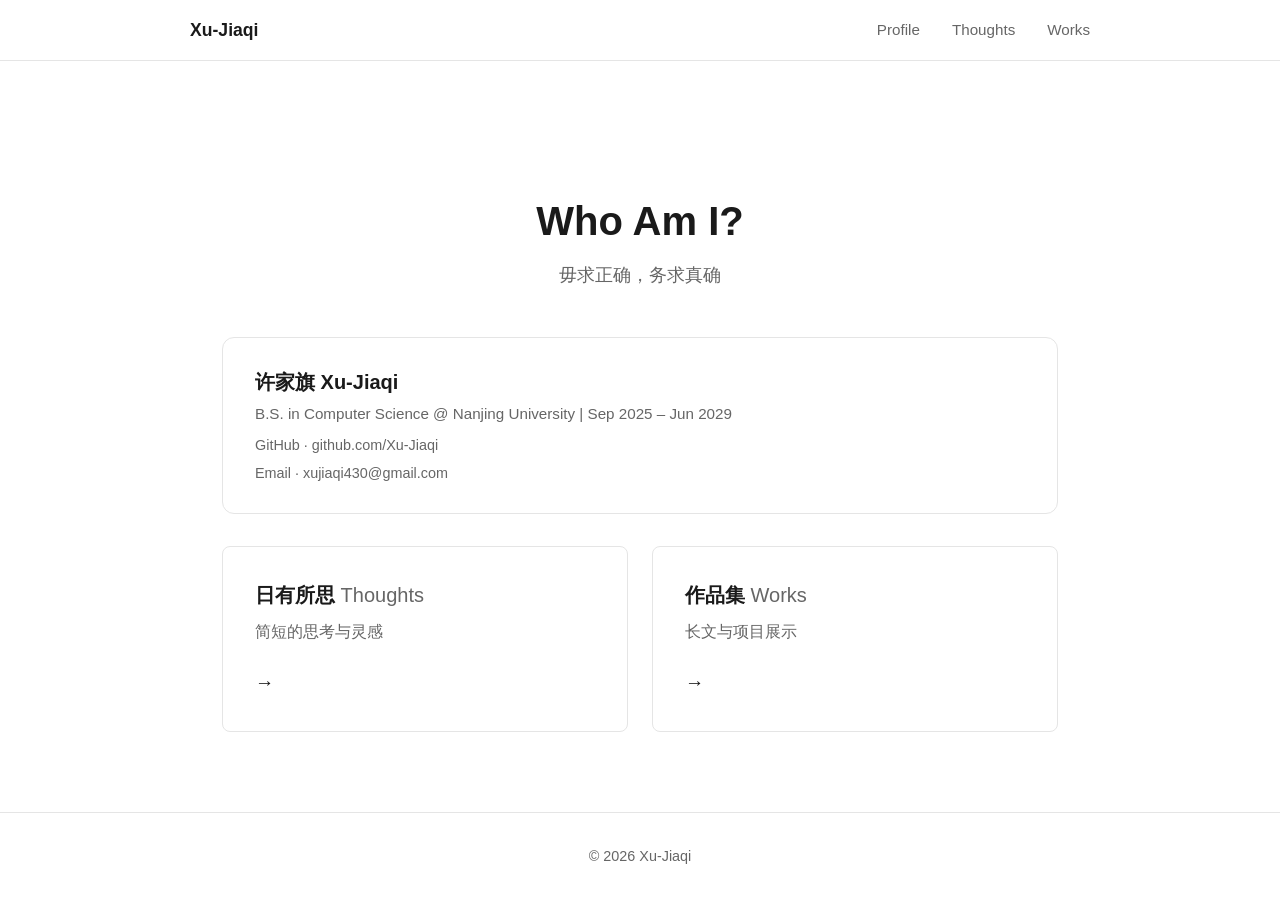
==== index.html @ 2fa6222e "chore(site): update OG to English title/description; keep Chinese slogan" ====
<!DOCTYPE html>
<html lang="zh-CN">
<head>
  <meta charset="UTF-8">
  <meta name="viewport" content="width=device-width, initial-scale=1.0">
  <title>Xu-Jiaqi</title>
  <meta name="description" content="许家旗的个人主页 — 作品、随笔与项目展示。">
  <meta name="robots" content="index,follow">
  <meta property="og:title" content="Xu-Jiaqi — 勿求正确，务求真确">
  <meta property="og:description" content="Personal homepage of Xu-Jiaqi — projects, essays, and portfolio.">
  <meta property="og:type" content="website">
  <meta property="og:url" content="https://xu-jiaqi.github.io/">
  <meta property="og:image" content="https://xu-jiaqi.github.io/og-image.png">
  <meta property="og:image:width" content="1200">
  <meta property="og:image:height" content="630">
  <meta name="twitter:card" content="summary_large_image">
  <link rel="canonical" href="https://xu-jiaqi.github.io/">
  <link rel="stylesheet" href="css/style.css">
</head>
<body>
  <header>
    <nav>
      <a href="index.html" class="logo">Xu-Jiaqi</a>
      <div class="nav-links">
        <a href="profile.html">Profile</a>
        <a href="thoughts.html">Thoughts</a>
        <a href="works.html">Works</a>
      </div>
    </nav>
  </header>

  <main>
    <section class="hero">
      <h1>Who Am I?</h1>
      <p class="subtitle">毋求正确，务求真确</p>
    </section>

    <section class="profile-card">
      <div class="profile-info">
        <h2>许家旗 Xu-Jiaqi</h2>
        <p class="profile-edu">B.S. in Computer Science @ Nanjing University | Sep 2025 &ndash; Jun 2029</p>
        <div class="profile-links">
          <a href="https://github.com/Xu-Jiaqi" target="_blank">GitHub · github.com/Xu-Jiaqi</a>
        </div>
        <div class="profile-links">
          <a href="mailto:xujiaqi430@gmail.com">Email · xujiaqi430@gmail.com</a>
        </div>
      </div>
    </section>

    <section class="cards">
      <a href="thoughts.html" class="card">
        <h2><strong>日有所思</strong> <span class="card-en">Thoughts</span></h2>
        <p>简短的思考与灵感</p>
        <span class="arrow">&rarr;</span>
      </a>
      <a href="works.html" class="card">
        <h2><strong>作品集</strong> <span class="card-en">Works</span></h2>
        <p>长文与项目展示</p>
        <span class="arrow">&rarr;</span>
      </a>
    </section>
  </main>

  <footer>
    <p>&copy; 2026 Xu-Jiaqi</p>
  </footer>

  <script src="js/store.js"></script>
  <script>
    GitHubStore.preload();
  </script>
</body>
</html>
---- css/style.css ----
/* ==================== Base ==================== */
* {
  margin: 0;
  padding: 0;
  box-sizing: border-box;
}

:root {
  --bg: #ffffff;
  --text: #1a1a1a;
  --text-light: #666666;
  --border: #e5e5e5;
}

body {
  font-family: -apple-system, BlinkMacSystemFont, "Segoe UI", Roboto, sans-serif;
  background: var(--bg);
  color: var(--text);
  line-height: 1.6;
  min-height: 100vh;
  display: flex;
  flex-direction: column;
}

/* ==================== Header ==================== */
header {
  border-bottom: 1px solid var(--border);
  padding: 0 2rem;
}

nav {
  max-width: 900px;
  margin: 0 auto;
  display: flex;
  justify-content: space-between;
  align-items: center;
  height: 60px;
}

.logo {
  font-weight: 600;
  font-size: 1.1rem;
  color: var(--text);
  text-decoration: none;
}

.nav-links {
  display: flex;
  gap: 2rem;
}

.nav-links a {
  color: var(--text-light);
  text-decoration: none;
  font-size: 0.95rem;
  transition: color 0.2s;
}

.nav-links a:hover,
.nav-links a.active {
  color: var(--text);
}

/* ==================== Main ==================== */
main {
  flex: 1;
  max-width: 900px;
  margin: 0 auto;
  padding: 3rem 2rem;
  width: 100%;
  min-width: 0;
}

/* ==================== Home Page ==================== */
.hero {
  text-align: center;
  padding: 5rem 0 3rem;
}

.hero h1 {
  font-size: 2.5rem;
  font-weight: 700;
}

.subtitle {
  color: var(--text-light);
  font-size: 1.1rem;
  margin-top: 0.5rem;
}

/* ==================== Page Header ==================== */
.page-header {
  margin-bottom: 2rem;
}

.page-header h1 {
  font-size: 2rem;
  font-weight: 300;
}

.page-header p {
  color: var(--text-light);
  margin-top: 0.25rem;
}

/* ==================== Profile Detail ==================== */
.profile-detail {
  padding: 2rem;
  border: 1px solid var(--border);
  border-radius: 12px;
  color: var(--text-light);
}

/* ==================== Section Title ==================== */
.section-title {
  font-size: 0.8rem;
  font-weight: 500;
  color: var(--text-light);
  text-transform: uppercase;
  letter-spacing: 0.05em;
  margin-bottom: 0.75rem;
}

.profile-card .section-title {
  margin-bottom: 0.5rem;
}

/* ==================== Profile Card ==================== */
.profile-card {
  display: flex;
  align-items: center;
  gap: 1.5rem;
  padding: 1.75rem 2rem;
  border: 1px solid var(--border);
  border-radius: 12px;
  margin-bottom: 2rem;
  transition: all 0.2s;
  cursor: pointer;
  text-decoration: none;
  color: inherit;
}

.profile-card:hover {
  border-color: #ccc;
  background: #fafafa;
}

.profile-avatar {
  font-size: 3rem;
  line-height: 1;
}

.profile-info {
  min-width: 0;
}

.profile-info h2 {
  font-size: 1.25rem;
  font-weight: 600;
  margin-bottom: 0.25rem;
  overflow-wrap: break-word;
}

.profile-edu {
  color: var(--text-light);
  font-size: 0.95rem;
  margin-bottom: 0.5rem;
  overflow-wrap: break-word;
}

.profile-links {
  display: flex;
  flex-wrap: wrap;
  min-width: 0;
}

.profile-links + .profile-links {
  margin-top: 0.25rem;
}

.profile-links a {
  color: var(--text-light);
  font-size: 0.9rem;
  text-decoration: none;
  transition: color 0.2s;
}

.profile-links a:hover {
  color: var(--text);
}

.cards {
  display: grid;
  grid-template-columns: repeat(2, 1fr);
  gap: 1.5rem;
  margin-top: 2rem;
}

.card {
  border: 1px solid var(--border);
  border-radius: 8px;
  padding: 2rem;
  text-decoration: none;
  color: var(--text);
  transition: all 0.2s;
}

.card:hover {
  background: #fafafa;
  border-color: #ccc;
}

.card h2 {
  font-size: 1.25rem;
  font-weight: 500;
}

.card-en {
  font-weight: 400;
  color: var(--text-light);
}

.card p {
  color: var(--text-light);
  margin-top: 0.5rem;
}

.card .arrow {
  display: inline-block;
  margin-top: 1.5rem;
  font-size: 1.2rem;
}

/* ==================== Page Header ==================== */
.page-header {
  margin-bottom: 2.5rem;
}

.page-header h1 {
  font-size: 2rem;
  font-weight: 300;
}

.page-header p {
  color: var(--text-light);
  margin-top: 0.25rem;
  overflow-wrap: break-word;
}

/* ==================== Carousel (Thoughts) ==================== */
.carousel-wrapper {
  position: relative;
}

.carousel-track {
  overflow: hidden;
  border-radius: 12px;
  border: 1px solid var(--border);
}

.carousel-slides {
  display: flex;
  transition: transform 0.4s ease;
}

.carousel-slide {
  flex: 0 0 100%;
  padding: 3rem 2.5rem;
  min-height: 260px;
  display: flex;
  flex-direction: column;
  justify-content: center;
}

.carousel-time {
  font-size: 0.85rem;
  color: var(--text-light);
  margin-bottom: 1rem;
}

.carousel-content {
  font-size: 1.3rem;
  line-height: 1.8;
}

.carousel-controls {
  display: flex;
  align-items: center;
  justify-content: center;
  gap: 1.5rem;
  margin-top: 1.5rem;
}

.carousel-arrow {
  width: 36px;
  height: 36px;
  border: 1px solid var(--border);
  border-radius: 50%;
  background: var(--bg);
  color: var(--text);
  font-size: 1.25rem;
  cursor: pointer;
  display: flex;
  align-items: center;
  justify-content: center;
  transition: all 0.2s;
}

.carousel-arrow:hover {
  background: #f5f5f5;
  border-color: #999;
}

.carousel-dots {
  display: flex;
  gap: 0.5rem;
}

.carousel-dot {
  width: 8px;
  height: 8px;
  border-radius: 50%;
  background: var(--border);
  cursor: pointer;
  transition: background 0.2s;
}

.carousel-dot.active {
  background: var(--text);
}

/* ==================== Works Layout ==================== */
.works-layout {
  display: flex;
  gap: 2.5rem;
  min-height: 400px;
}

.works-sidebar {
  flex: 0 0 200px;
  border-right: 1px solid var(--border);
  padding-right: 1.5rem;
}

.works-nav-group {
  margin-bottom: 1.5rem;
}

.works-sidebar h3 {
  font-size: 0.8rem;
  font-weight: 500;
  color: var(--text-light);
  text-transform: uppercase;
  letter-spacing: 0.05em;
  margin-bottom: 1rem;
}

.article-list {
  list-style: none;
}

.article-list li {
  padding: 0.6rem 0.75rem;
  border-radius: 6px;
  cursor: pointer;
  font-size: 0.95rem;
  color: var(--text-light);
  transition: all 0.15s;
  margin-bottom: 2px;
}

.article-list li:hover {
  background: #f5f5f5;
  color: var(--text);
}

.article-list li.active {
  background: #f0f0f0;
  color: var(--text);
  font-weight: 500;
}

.works-content {
  flex: 1;
  min-width: 0;
}

.content-placeholder {
  display: flex;
  align-items: center;
  justify-content: center;
  height: 300px;
  color: var(--text-light);
}

.article-display {
  display: none;
}

.article-display.active {
  display: block;
}

.article-title {
  font-size: 1.75rem;
  font-weight: 500;
  margin-bottom: 0.5rem;
}

.article-meta {
  font-size: 0.85rem;
  color: var(--text-light);
  margin-bottom: 2rem;
}

.article-body {
  font-size: 1rem;
  line-height: 1.9;
  white-space: pre-wrap;
}

/* ==================== Add Section ==================== */
.add-section {
  margin-top: 3rem;
  padding-top: 2rem;
  border-top: 1px solid var(--border);
}

.add-section h3 {
  font-size: 1rem;
  font-weight: 500;
  color: var(--text-light);
  margin-bottom: 1rem;
}

form {
  display: flex;
  flex-direction: column;
  gap: 0.75rem;
}

input[type="text"] {
  padding: 0.75rem 1rem;
  border: 1px solid var(--border);
  border-radius: 6px;
  font-size: 1rem;
  font-family: inherit;
  background: var(--bg);
  color: var(--text);
}

textarea {
  padding: 0.75rem 1rem;
  border: 1px solid var(--border);
  border-radius: 6px;
  font-size: 1rem;
  font-family: inherit;
  background: var(--bg);
  color: var(--text);
  resize: vertical;
}

input:focus,
textarea:focus {
  outline: none;
  border-color: var(--text);
}

button[type="submit"] {
  align-self: flex-start;
  padding: 0.6rem 1.5rem;
  background: var(--text);
  color: var(--bg);
  border: none;
  border-radius: 6px;
  font-size: 0.95rem;
  cursor: pointer;
  transition: opacity 0.2s;
}

button[type="submit"]:hover {
  opacity: 0.85;
}

button[type="submit"]:disabled {
  opacity: 0.5;
  cursor: not-allowed;
}

/* ==================== States ==================== */
.loading,
.empty-state {
  text-align: center;
  padding: 3rem;
  color: var(--text-light);
}

.empty-item {
  color: var(--text-light);
  font-size: 0.875rem;
  padding: 0.5rem 0.75rem;
}

.error-state {
  text-align: center;
  padding: 3rem;
  color: #c00;
}

/* ==================== Footer ==================== */
footer {
  border-top: 1px solid var(--border);
  padding: 2rem;
  text-align: center;
  color: var(--text-light);
  font-size: 0.9rem;
}

/* ==================== Responsive ==================== */
@media (max-width: 700px) {
  .cards {
    grid-template-columns: 1fr;
  }

  nav {
    flex-direction: column;
    height: auto;
    padding: 1rem 0;
    gap: 1rem;
  }

  main {
    padding: 2rem 1.5rem;
  }

  .works-layout {
    flex-direction: column;
  }

  .works-sidebar {
    flex: none;
    border-right: none;
    border-bottom: 1px solid var(--border);
    padding-right: 0;
    padding-bottom: 1.5rem;
  }
}
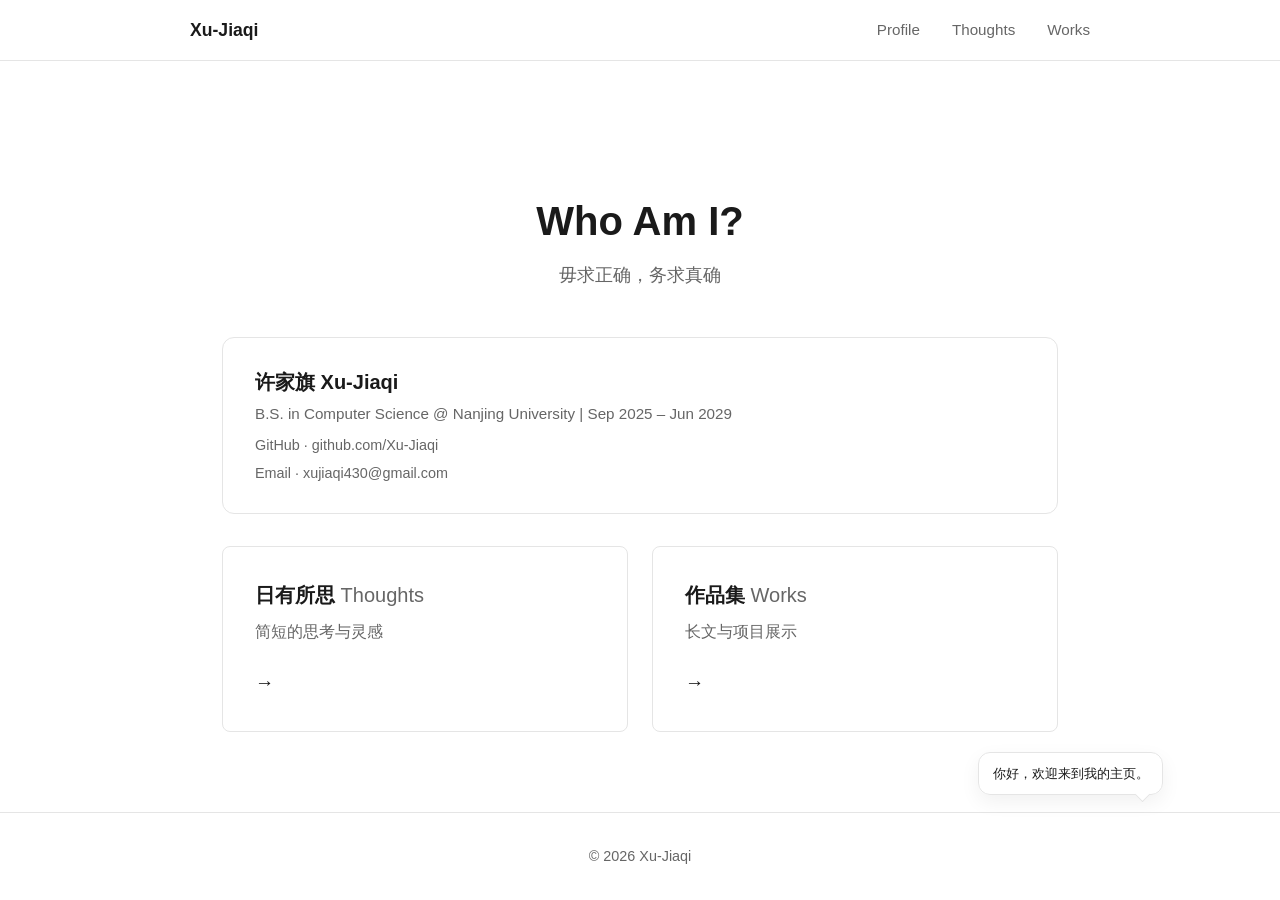
==== commit d395be1b: "feat: add homepage companion" ====
--- a/index.html
+++ b/index.html
@@ -9,15 +9,15 @@
   <meta property="og:title" content="Xu-Jiaqi — 勿求正确，务求真确">
   <meta property="og:description" content="Personal homepage of Xu-Jiaqi — projects, essays, and portfolio.">
   <meta property="og:type" content="website">
-  <meta property="og:url" content="https://xu-jiaqi.github.io/">
-  <meta property="og:image" content="https://xu-jiaqi.github.io/og-image.png">
+  <meta property="og:url" content="https://nansea.xyz/profile/">
+  <meta property="og:image" content="https://nansea.xyz/profile/og-image.png">
   <meta property="og:image:width" content="1200">
   <meta property="og:image:height" content="630">
   <meta name="twitter:card" content="summary_large_image">
-  <link rel="canonical" href="https://xu-jiaqi.github.io/">
+  <link rel="canonical" href="https://nansea.xyz/profile/">
   <link rel="stylesheet" href="css/style.css">
 </head>
-<body>
+<body class="home-page">
   <header>
     <nav>
       <a href="index.html" class="logo">Xu-Jiaqi</a>
@@ -40,7 +40,7 @@
         <h2>许家旗 Xu-Jiaqi</h2>
         <p class="profile-edu">B.S. in Computer Science @ Nanjing University | Sep 2025 &ndash; Jun 2029</p>
         <div class="profile-links">
-          <a href="https://github.com/Xu-Jiaqi" target="_blank">GitHub · github.com/Xu-Jiaqi</a>
+          <a href="https://github.com/Xu-Jiaqi" target="_blank" rel="noopener noreferrer">GitHub · github.com/Xu-Jiaqi</a>
         </div>
         <div class="profile-links">
           <a href="mailto:xujiaqi430@gmail.com">Email · xujiaqi430@gmail.com</a>
@@ -62,13 +62,23 @@
     </section>
   </main>
 
+  <div class="home-companion" id="home-companion" data-pose="idle" aria-live="polite">
+    <div class="companion-bubble" role="status">
+      <span class="companion-bubble-text">你好，欢迎来到我的主页。</span>
+    </div>
+    <button class="companion-character" type="button" aria-label="网页小伙伴，点击切换状态">
+      <span class="mascot-sprite pose-idle" aria-hidden="true"></span>
+    </button>
+  </div>
+
   <footer>
     <p>&copy; 2026 Xu-Jiaqi</p>
   </footer>
 
   <script src="js/store.js"></script>
   <script>
-    GitHubStore.preload();
+    SiteStore.preload();
   </script>
+  <script src="js/home-companion.js"></script>
 </body>
 </html>
--- a/css/style.css
+++ b/css/style.css
@@ -88,20 +88,153 @@
   margin-top: 0.5rem;
 }
 
-/* ==================== Page Header ==================== */
-.page-header {
-  margin-bottom: 2rem;
-}
-
-.page-header h1 {
-  font-size: 2rem;
-  font-weight: 300;
-}
-
-.page-header p {
-  color: var(--text-light);
-  margin-top: 0.25rem;
-}
+/* ==================== Homepage Companion ==================== */
+.home-companion {
+  position: fixed;
+  right: clamp(0.75rem, 2.4vw, 2rem);
+  bottom: 0.8rem;
+  width: 150px;
+  height: 150px;
+  z-index: 90;
+  pointer-events: none;
+  transition: right 0.45s ease, bottom 0.45s ease;
+}
+
+.companion-character {
+  position: absolute;
+  right: 0;
+  bottom: 0;
+  width: 110px;
+  height: 130px;
+  border: 0;
+  padding: 0;
+  background: transparent;
+  cursor: pointer;
+  pointer-events: auto;
+  transform-origin: 50% 100%;
+  transition: transform 0.38s cubic-bezier(.2,.7,.2,1), opacity 0.25s ease;
+}
+
+.companion-character:focus-visible {
+  outline: 1px solid #999;
+  outline-offset: 4px;
+  border-radius: 8px;
+}
+
+.mascot-sprite {
+  position: absolute;
+  inset: 0;
+  display: block;
+  width: 110px;
+  height: 130px;
+  background-image: url('../assets/mascot-sprite.png');
+  background-repeat: no-repeat;
+  background-size: 440px 260px;
+  filter: contrast(1.04);
+  transform-origin: 50% 100%;
+}
+
+.pose-idle  { background-position:    0    0; }
+.pose-guide { background-position: -110px  0; }
+.pose-peek  { background-position: -220px  0; }
+.pose-sit   { background-position: -330px  0; }
+.pose-walk  { background-position:    0 -130px; }
+.pose-think { background-position: -110px -130px; }
+.pose-sleep { background-position: -220px -130px; }
+.pose-work  { background-position: -330px -130px; }
+
+.companion-bubble {
+  position: absolute;
+  right: 86px;
+  bottom: 92px;
+  width: max-content;
+  max-width: 210px;
+  padding: 0.7rem 0.85rem;
+  border: 1px solid var(--border);
+  border-radius: 12px;
+  background: rgba(255,255,255,0.96);
+  color: var(--text);
+  font-size: 0.82rem;
+  line-height: 1.45;
+  box-shadow: 0 7px 20px rgba(0,0,0,0.06);
+  opacity: 0;
+  transform: translate(8px, 6px) scale(.97);
+  transform-origin: right bottom;
+  transition: opacity 0.2s ease, transform 0.25s cubic-bezier(.2,.7,.2,1);
+  pointer-events: none;
+}
+
+.companion-bubble::after {
+  content: "";
+  position: absolute;
+  right: 14px;
+  bottom: -6px;
+  width: 10px;
+  height: 10px;
+  background: #fff;
+  border-right: 1px solid var(--border);
+  border-bottom: 1px solid var(--border);
+  transform: rotate(45deg);
+}
+
+.companion-bubble.visible {
+  opacity: 1;
+  transform: translate(0, 0) scale(1);
+}
+
+.home-companion[data-pose="idle"] .companion-character {
+  animation: companion-idle 3.6s ease-in-out infinite;
+}
+
+.home-companion[data-pose="think"] .companion-character {
+  transform: translateY(4px) rotate(-1deg);
+}
+
+.home-companion[data-pose="sit"] .companion-character {
+  transform: translateY(7px);
+}
+
+.home-companion[data-pose="work"] .companion-character {
+  transform: translateY(8px) scale(1.02);
+}
+
+.home-companion.is-peeking {
+  right: -2.25rem;
+}
+
+.home-companion.is-peeking .companion-character {
+  transform: translateX(18px);
+}
+
+.home-companion.is-sleeping .companion-character {
+  transform: translateY(13px) scale(1.06);
+}
+
+.home-companion.is-walking .companion-character {
+  animation: companion-walk 2.55s cubic-bezier(.35,.05,.25,1) both;
+}
+
+@keyframes companion-idle {
+  0%, 100% { transform: translateY(0); }
+  50% { transform: translateY(-2px); }
+}
+
+@keyframes companion-walk {
+  0% { transform: translateX(10px); }
+  45% { transform: translateX(-46px); }
+  52% { transform: translateX(-46px) scaleX(-1); }
+  100% { transform: translateX(6px) scaleX(-1); }
+}
+
+@media (prefers-reduced-motion: reduce) {
+  .home-companion *,
+  .home-companion *::before,
+  .home-companion *::after {
+    animation: none !important;
+    transition-duration: 0.01ms !important;
+  }
+}
+
 
 /* ==================== Profile Detail ==================== */
 .profile-detail {
@@ -145,11 +278,6 @@
   background: #fafafa;
 }
 
-.profile-avatar {
-  font-size: 3rem;
-  line-height: 1;
-}
-
 .profile-info {
   min-width: 0;
 }
@@ -323,6 +451,12 @@
   background: var(--border);
   cursor: pointer;
   transition: background 0.2s;
+  border: none;
+}
+
+.carousel-dot:focus {
+  outline: 2px solid rgba(0,0,0,0.12);
+  outline-offset: 2px;
 }
 
 .carousel-dot.active {
@@ -330,162 +464,1199 @@
 }
 
 /* ==================== Works Layout ==================== */
-.works-layout {
-  display: flex;
-  gap: 2.5rem;
-  min-height: 400px;
-}
-
-.works-sidebar {
-  flex: 0 0 200px;
-  border-right: 1px solid var(--border);
-  padding-right: 1.5rem;
-}
-
-.works-nav-group {
-  margin-bottom: 1.5rem;
-}
-
-.works-sidebar h3 {
-  font-size: 0.8rem;
-  font-weight: 500;
-  color: var(--text-light);
-  text-transform: uppercase;
-  letter-spacing: 0.05em;
-  margin-bottom: 1rem;
-}
-
-.article-list {
-  list-style: none;
-}
-
-.article-list li {
-  padding: 0.6rem 0.75rem;
-  border-radius: 6px;
-  cursor: pointer;
-  font-size: 0.95rem;
-  color: var(--text-light);
-  transition: all 0.15s;
-  margin-bottom: 2px;
-}
-
-.article-list li:hover {
-  background: #f5f5f5;
-  color: var(--text);
-}
-
-.article-list li.active {
-  background: #f0f0f0;
-  color: var(--text);
-  font-weight: 500;
-}
-
-.works-content {
-  flex: 1;
+.works-stage {
+  position: relative;
+  max-width: none;
+  width: 100%;
+  padding: 0;
+  overflow: hidden;
+  background: var(--bg);
+}
+
+.works-backdrop {
+  position: absolute;
+  inset: 0;
+  pointer-events: none;
+  overflow: hidden;
+}
+
+.works-backdrop-word {
+  position: absolute;
+  left: -1.5vw;
+  bottom: -7vh;
+  font-size: clamp(9rem, 23vw, 22rem);
+  font-weight: 800;
+  line-height: 0.75;
+  letter-spacing: -0.07em;
+  color: #f5f5f5;
+  user-select: none;
+}
+
+.works-backdrop-line {
+  position: absolute;
+  height: 1px;
+  background: #eeeeee;
+  transform-origin: left center;
+}
+
+.works-backdrop-line.line-a {
+  width: 44vw;
+  right: 9vw;
+  top: 16vh;
+  transform: rotate(-8deg);
+}
+
+.works-backdrop-line.line-b {
+  width: 28vw;
+  right: 22vw;
+  top: 27vh;
+  transform: rotate(-8deg);
+}
+
+.works-backdrop-mark {
+  position: absolute;
+  color: #eeeeee;
+  font-weight: 200;
+  user-select: none;
+}
+
+.works-backdrop-mark.mark-a {
+  left: 47%;
+  top: 18%;
+  font-size: 5rem;
+  transform: rotate(17deg);
+}
+
+.works-backdrop-mark.mark-b {
+  left: 55%;
+  bottom: 20%;
+  font-size: 7rem;
+  transform: rotate(-24deg);
+}
+
+.works-scene {
+  position: relative;
+  z-index: 1;
+  min-height: calc(100vh - 60px);
+  display: grid;
+  grid-template-columns:
+    minmax(28px, 9vw)
+    minmax(300px, 25vw)
+    minmax(330px, 1fr)
+    minmax(260px, 24vw)
+    minmax(18px, 2vw);
+  grid-template-areas:
+    "note card copy deck edge"
+    "caption caption copy deck edge";
+  grid-template-rows: 1fr auto;
+  column-gap: clamp(0.8rem, 2vw, 2.4rem);
+  align-items: center;
+  padding: clamp(1.2rem, 2.5vh, 2.3rem) 0 clamp(1.3rem, 2.8vh, 2.6rem);
+}
+
+.works-scene-leftnote {
+  grid-area: note;
+  align-self: stretch;
+  display: flex;
+  flex-direction: column;
+  justify-content: flex-start;
+  gap: 0.55rem;
+  padding-top: 9vh;
+  color: #9b9b9b;
+  font-size: 0.58rem;
+  letter-spacing: 0.16em;
+  writing-mode: vertical-rl;
+  transform: rotate(180deg);
+}
+
+.works-selected-wrap {
+  grid-area: card;
+  perspective: 1300px;
+  display: flex;
+  justify-content: center;
+  align-items: center;
   min-width: 0;
-}
-
-.content-placeholder {
-  display: flex;
+  transform: translate(-0.8vw, -5.2vh);
+}
+
+.works-selected-card {
+  position: relative;
+  width: min(19.4vw, 298px);
+  aspect-ratio: 0.72;
+  overflow: hidden;
+  background:
+    linear-gradient(145deg, rgba(255,255,255,0.88), rgba(246,246,246,0.94)),
+    #fafafa;
+  border: 1px solid #d8d8d8;
+  border-radius: 18px;
+  color: #1b1b1b;
+  box-shadow:
+    0 26px 65px rgba(0,0,0,0.13),
+    0 1px 0 rgba(255,255,255,0.9) inset;
+  transform: rotateY(7deg) rotateZ(2.5deg) translateZ(0);
+  transform-style: preserve-3d;
+  transition: transform 0.35s ease, box-shadow 0.35s ease;
+}
+
+.works-selected-card:hover {
+  transform: rotateY(3deg) rotateZ(1.2deg) translateY(-4px);
+  box-shadow:
+    0 32px 78px rgba(0,0,0,0.16),
+    0 1px 0 rgba(255,255,255,0.9) inset;
+}
+
+.selected-card-border {
+  position: absolute;
+  inset: 14px;
+  border: 1px solid #cfcfcf;
+  border-radius: 12px;
+}
+
+.selected-card-art {
+  position: absolute;
+  inset: 12% 9% 18%;
+  overflow: hidden;
+}
+
+.art-axis,
+.art-ring,
+.art-core,
+.art-block {
+  position: absolute;
+  display: block;
+}
+
+.art-axis.axis-x {
+  left: -5%;
+  right: -5%;
+  top: 51%;
+  height: 1px;
+  background: #c6c6c6;
+  transform: rotate(-17deg);
+}
+
+.art-axis.axis-y {
+  top: -8%;
+  bottom: -8%;
+  left: 48%;
+  width: 1px;
+  background: #d0d0d0;
+  transform: rotate(14deg);
+}
+
+.art-ring {
+  border: 1px solid #aaa;
+  border-radius: 50%;
+}
+
+.art-ring.ring-a {
+  width: 66%;
+  aspect-ratio: 1;
+  left: 17%;
+  top: 18%;
+}
+
+.art-ring.ring-b {
+  width: 44%;
+  aspect-ratio: 1;
+  left: 28%;
+  top: 29%;
+  border-color: #d4d4d4;
+}
+
+.art-core {
+  width: 11%;
+  aspect-ratio: 1;
+  left: 44.5%;
+  top: 45%;
+  border: 1px solid #222;
+  transform: rotate(45deg);
+  background: #fff;
+}
+
+.art-block {
+  background: #efefef;
+  border: 1px solid #d2d2d2;
+}
+
+.art-block.block-a {
+  width: 34%;
+  height: 19%;
+  left: 4%;
+  top: 8%;
+  transform: rotate(7deg);
+}
+
+.art-block.block-b {
+  width: 28%;
+  height: 32%;
+  right: 4%;
+  bottom: 9%;
+  transform: rotate(-11deg);
+}
+
+.art-block.block-c {
+  width: 20%;
+  height: 14%;
+  left: 17%;
+  bottom: 9%;
+  transform: rotate(-21deg);
+}
+
+.works-selected-card[data-variant="1"] .art-ring.ring-a {
+  transform: scaleX(1.35) rotate(24deg);
+}
+
+.works-selected-card[data-variant="1"] .art-core {
+  border-radius: 50%;
+  transform: none;
+}
+
+.works-selected-card[data-variant="2"] .selected-card-art {
+  transform: rotate(90deg);
+}
+
+.works-selected-card[data-variant="3"] .art-ring.ring-b {
+  border-radius: 0;
+  transform: rotate(45deg);
+}
+
+.works-selected-card[data-variant="4"] .art-block.block-a {
+  left: 34%;
+  width: 50%;
+}
+
+.selected-card-topline,
+.selected-card-bottom {
+  position: absolute;
+  left: 26px;
+  right: 26px;
+  z-index: 2;
+  display: flex;
+  align-items: center;
+  justify-content: space-between;
+}
+
+.selected-card-topline {
+  top: 24px;
+  font-size: 0.68rem;
+  letter-spacing: 0.16em;
+  color: #666;
+}
+
+.selected-card-bottom {
+  bottom: 26px;
+  align-items: flex-end;
+  gap: 1rem;
+}
+
+.selected-card-bottom > span:first-child {
+  max-width: 75%;
+  font-size: clamp(1.15rem, 1.8vw, 1.7rem);
+  font-weight: 650;
+  line-height: 1.08;
+  overflow-wrap: anywhere;
+}
+
+.selected-card-arrow {
+  width: 34px;
+  height: 34px;
+  border: 1px solid #bdbdbd;
+  border-radius: 50%;
+  display: inline-flex;
   align-items: center;
   justify-content: center;
-  height: 300px;
-  color: var(--text-light);
-}
-
-.article-display {
+  font-size: 0.9rem;
+}
+
+.works-selected-copy {
+  grid-area: copy;
+  align-self: center;
+  min-width: 0;
+  padding: 0 clamp(0.5rem, 1.4vw, 1.5rem);
+  transform: translate(3vw, 0);
+  position: relative;
+  z-index: 8;
+  pointer-events: none;
+}
+
+.works-counter {
+  display: flex;
+  align-items: center;
+  gap: 0.75rem;
+  margin-bottom: 1.2rem;
+  color: #8d8d8d;
+  font-size: 0.7rem;
+  letter-spacing: 0.16em;
+}
+
+.counter-line {
+  width: 40px;
+  height: 1px;
+  background: #bdbdbd;
+}
+
+.works-kicker {
+  margin-bottom: 0.55rem;
+  color: #777;
+  font-size: 0.68rem;
+  font-weight: 500;
+  letter-spacing: 0.22em;
+}
+
+.works-selected-copy h1 {
+  max-width: 10ch;
+  font-size: clamp(2.2rem, 3.2vw, 3.45rem);
+  font-weight: 700;
+  line-height: 0.94;
+  letter-spacing: -0.055em;
+  overflow-wrap: anywhere;
+}
+
+.works-date {
+  margin-top: 1rem;
+  color: #888;
+  font-size: 0.84rem;
+}
+
+.works-summary {
+  max-width: 30ch;
+  max-height: 3.6em;
+  overflow: hidden;
+  margin-top: 1.45rem;
+  color: #555;
+  font-size: 0.98rem;
+  line-height: 1.8;
+}
+
+.works-read-button {
+  margin-top: 1.75rem;
+  pointer-events: auto;
+  display: inline-flex;
+  align-items: center;
+  gap: 0.8rem;
+  border: 0;
+  background: transparent;
+  color: var(--text);
+  padding: 0;
+  font: inherit;
+  cursor: pointer;
+}
+
+.works-read-button .read-icon {
+  width: 42px;
+  height: 42px;
+  border: 1px solid #bdbdbd;
+  border-radius: 50%;
+  display: inline-flex;
+  align-items: center;
+  justify-content: center;
+  transition: background 0.2s, border-color 0.2s, transform 0.2s;
+}
+
+.works-read-button:hover .read-icon {
+  background: #f5f5f5;
+  border-color: #999;
+  transform: translate(2px, 2px);
+}
+
+.works-deck-wrap {
+  grid-area: unset;
+  position: absolute;
+  width: 55vw;
+  left: auto;
+  right: 0;
+  top: 0;
+  bottom: 0;
+  min-height: 620px;
+  z-index: 4;
+  pointer-events: none;
+}
+
+.deck-side-label {
+  position: absolute;
+  right: 2.1vw;
+  top: 11%;
+  z-index: 30;
+  display: flex;
+  flex-direction: column;
+  gap: 0.38rem;
+  text-align: right;
+  color: #aaa;
+  font-size: 0.56rem;
+  letter-spacing: 0.16em;
+  pointer-events: none;
+}
+
+.works-deck-viewport {
+  position: absolute;
+  inset: 0;
+  overflow: visible;
+}
+
+.works-deck {
+  --deck-drag-y: 0px;
+  position: absolute;
+  inset: 0;
+  touch-action: none;
+  cursor: grab;
+  outline: none;
+  pointer-events: auto;
+}
+
+.works-deck:active {
+  cursor: grabbing;
+}
+
+.works-deck::before,
+.works-deck::after {
+  content: "";
+  position: absolute;
+  aspect-ratio: 0.72;
+  border: 1px solid #dedede;
+  border-radius: 15px;
+  background:
+    linear-gradient(31deg, transparent 47%, #e3e3e3 48%, #e3e3e3 49%, transparent 50%),
+    linear-gradient(121deg, transparent 46%, #ececec 47%, #ececec 48%, transparent 49%),
+    #fafafa;
+  box-shadow: 0 13px 30px rgba(0,0,0,0.08);
+  pointer-events: none;
+}
+
+.works-deck::after {
+  width: min(13.7vw, 210px);
+  right: 70%;
+  top: 77%;
+  transform: translateY(var(--deck-drag-y)) rotateY(-26deg) rotateZ(-11deg);
+  opacity: 0.82;
+}
+
+.works-deck::before {
+  width: min(10.5vw, 160px);
+  right: 95%;
+  top: 98%;
+  transform: translateY(var(--deck-drag-y)) rotateY(-30deg) rotateZ(13deg);
+  opacity: 0.55;
+}
+
+.deck-card {
+  position: absolute;
+  aspect-ratio: 0.72;
+  border: 1px solid #d6d6d6;
+  border-radius: 16px;
+  padding: 0;
+  overflow: hidden;
+  background: #fafafa;
+  color: #202020;
+  text-align: left;
+  box-shadow: 0 16px 38px rgba(0,0,0,0.11);
+  transform-origin: center;
+  transition:
+    top 0.48s cubic-bezier(.2,.75,.2,1),
+    right 0.48s cubic-bezier(.2,.75,.2,1),
+    width 0.48s cubic-bezier(.2,.75,.2,1),
+    transform 0.48s cubic-bezier(.2,.75,.2,1),
+    opacity 0.35s ease,
+    box-shadow 0.35s ease,
+    border-color 0.35s ease;
+  cursor: pointer;
+  will-change: top, right, width, transform;
+}
+
+.works-deck.is-dragging .deck-card {
+  transition: opacity 0.16s ease, box-shadow 0.16s ease, border-color 0.16s ease;
+}
+
+.deck-card:hover {
+  border-color: #aaa;
+  box-shadow: 0 20px 44px rgba(0,0,0,0.14);
+}
+
+.deck-card[data-slot="top-far"] {
+  width: min(19.5vw, 300px);
+  top: -18%;
+  right: 15.5%;
+  transform: translateY(var(--drag-y)) rotateY(-23deg) rotateZ(5deg);
+  z-index: 1;
+}
+
+.deck-card[data-slot="mid-right"] {
+  width: min(14.35vw, 220px);
+  aspect-ratio: 0.57;
+  top: 22%;
+  right: 36%;
+  transform: translateY(var(--drag-y)) rotateY(-10deg) rotateZ(4deg);
+  z-index: 4;
+}
+
+.deck-card[data-slot="lower-left"] {
+  width: min(12.9vw, 198px);
+  aspect-ratio: 0.62;
+  top: 53%;
+  right: 53%;
+  transform: translateY(var(--drag-y)) rotateY(-18deg) rotateZ(8deg);
+  z-index: 5;
+}
+
+.deck-card[data-slot="bottom-far"] {
+  width: min(13.7vw, 210px);
+  top: 77%;
+  right: 70%;
+  transform: translateY(var(--drag-y)) rotateY(-26deg) rotateZ(-11deg);
+  z-index: 2;
+}
+
+.deck-card[data-slot="top-back"] {
+  width: min(18vw, 276px);
+  top: -31%;
+  right: -1%;
+  transform: translateY(var(--drag-y)) rotateY(-29deg) rotateZ(8deg);
+  z-index: 0;
+  opacity: 0.72 !important;
+}
+
+.deck-card[data-slot="hidden"] {
+  opacity: 0 !important;
+  pointer-events: none !important;
+}
+
+.deck-card[data-slot="top-far"] .deck-card-bottom {
+  opacity: 0.2;
+}
+
+.deck-card[data-slot="mid-right"] .deck-card-art {
+  inset: 12% 9% 18%;
+}
+
+.deck-card[data-slot="lower-left"] .deck-card-art {
+  inset: 16% 13% 15%;
+  transform: rotate(90deg);
+}
+
+.deck-card[data-slot="lower-left"] .deck-ring-b {
+  border-radius: 0;
+  transform: rotate(45deg);
+}
+
+.deck-card[data-slot="top-far"] .deck-ring-a {
+  transform: scaleX(1.34) rotate(18deg);
+}
+
+.deck-card[data-variant="1"] .deck-ring-a {
+  transform: scaleX(1.3) rotate(24deg);
+}
+
+.deck-card[data-variant="1"] .deck-core {
+  border-radius: 50%;
+  transform: none;
+}
+
+.deck-card[data-variant="2"] .deck-card-art {
+  transform: rotate(90deg);
+}
+
+.deck-card[data-variant="3"] .deck-ring-b {
+  border-radius: 0;
+  transform: rotate(45deg);
+}
+
+.deck-card[data-variant="4"] .deck-core {
+  border-radius: 50%;
+}
+
+.deck-card-border {
+  position: absolute;
+  inset: 11px;
+  border: 1px solid #d5d5d5;
+  border-radius: 10px;
+}
+
+.deck-card-art {
+  position: absolute;
+  inset: 15% 11% 18%;
+}
+
+.deck-axis,
+.deck-ring,
+.deck-core {
+  position: absolute;
+  display: block;
+}
+
+.deck-axis-x {
+  left: 0;
+  right: 0;
+  top: 51%;
+  height: 1px;
+  background: #cecece;
+  transform: rotate(-21deg);
+}
+
+.deck-axis-y {
+  top: 0;
+  bottom: 0;
+  left: 50%;
+  width: 1px;
+  background: #d6d6d6;
+  transform: rotate(17deg);
+}
+
+.deck-ring {
+  border: 1px solid #bcbcbc;
+  border-radius: 50%;
+}
+
+.deck-ring-a {
+  width: 68%;
+  aspect-ratio: 1;
+  left: 16%;
+  top: 17%;
+}
+
+.deck-ring-b {
+  width: 40%;
+  aspect-ratio: 1;
+  left: 30%;
+  top: 31%;
+  border-color: #dedede;
+}
+
+.deck-core {
+  left: 45%;
+  top: 46%;
+  width: 10%;
+  aspect-ratio: 1;
+  background: #222;
+  transform: rotate(45deg);
+}
+
+.deck-card-top,
+.deck-card-bottom {
+  position: absolute;
+  left: 18px;
+  right: 18px;
+  z-index: 2;
+  display: flex;
+  justify-content: space-between;
+  gap: 0.8rem;
+}
+
+.deck-card-top {
+  top: 17px;
+  font-size: 0.56rem;
+  letter-spacing: 0.15em;
+  color: #777;
+}
+
+.deck-card-bottom {
+  bottom: 19px;
+  align-items: flex-end;
+}
+
+.deck-card-bottom > span:first-child {
+  max-width: 78%;
+  font-size: 0.88rem;
+  font-weight: 600;
+  line-height: 1.08;
+  overflow-wrap: anywhere;
+}
+
+.deck-card-bottom > span:last-child {
+  color: #999;
+  font-size: 0.58rem;
+  letter-spacing: 0.12em;
+}
+
+.deck-progress {
+  position: absolute;
+  right: 2vw;
+  bottom: 8%;
+  z-index: 30;
+  display: flex;
+  flex-direction: column;
+  gap: 7px;
+  pointer-events: none;
+}
+
+.deck-progress span {
+  width: 3px;
+  height: 14px;
+  background: #e6e6e6;
+  transition: height 0.25s, background 0.25s;
+}
+
+.deck-progress span.active {
+  height: 29px;
+  background: #8f8f8f;
+}
+
+.works-scene-caption {
+  grid-area: caption;
+  align-self: end;
+  padding: 0 0 1.2rem clamp(1.2rem, 4vw, 4.8rem);
+  display: flex;
+  flex-direction: column;
+  gap: 0.2rem;
+  color: #777;
+}
+
+.works-scene-caption strong {
+  color: #333;
+  font-size: 1.05rem;
+  font-weight: 600;
+}
+
+.works-scene-caption span {
+  font-size: 0.56rem;
+  letter-spacing: 0.18em;
+}
+
+.works-article-shell {
+  position: relative;
+  z-index: 2;
+  max-width: 900px;
+  margin: 1rem auto 4rem;
+  padding: 2rem 2rem 3rem;
+  border: 1px solid var(--border);
+  border-radius: 14px;
+  background: #fff;
+}
+
+.works-article-toolbar {
+  display: flex;
+  align-items: center;
+  justify-content: space-between;
+  gap: 1rem;
+  margin-bottom: 2rem;
+  padding-bottom: 1rem;
+  border-bottom: 1px solid var(--border);
+}
+
+.works-article-toolbar button {
+  width: 34px;
+  height: 34px;
+  border: 1px solid var(--border);
+  border-radius: 50%;
+  background: #fff;
+  color: var(--text);
+  font-size: 1rem;
+  cursor: pointer;
+}
+
+.works-article-body {
+  white-space: normal;
+}
+
+.works-article-body mjx-container[display="true"] {
+  overflow-x: auto;
+  overflow-y: hidden;
+  padding-bottom: 0.25rem;
+}
+
+.works-article-body pre,
+.works-article-body pre code {
+  font-family: ui-monospace, SFMono-Regular, Menlo, Monaco, "Roboto Mono", "Segoe UI Mono", "Droid Sans Mono", "Courier New", monospace;
+  font-size: 0.95rem;
+  line-height: 1.5;
+  color: var(--text);
+}
+
+.works-article-body pre {
+  background: #f6f8fa;
+  border: 1px solid #eaecef;
+  padding: 1rem;
+  border-radius: 8px;
+  overflow: auto;
+  white-space: pre;
+  margin: 0 0 1rem 0;
+}
+
+.works-article-body pre code {
+  display: block;
+  padding: 0;
+  background: transparent;
+  border: none;
+  white-space: inherit;
+}
+
+.works-article-body code {
+  background: rgba(27,31,35,0.05);
+  padding: 0.15em 0.35em;
+  border-radius: 6px;
+  font-size: 0.95em;
+}
+
+@media (max-width: 1120px) {
+  .works-scene {
+    grid-template-columns:
+      minmax(16px, 2vw)
+      minmax(260px, 29vw)
+      minmax(300px, 1fr)
+      minmax(235px, 28vw)
+      10px;
+    column-gap: 1rem;
+  }
+
+  .works-selected-card {
+    width: min(28vw, 350px);
+  }
+
+  .deck-card {
+    width: min(22vw, 250px);
+  }
+}
+
+@media (max-width: 820px) {
+  .works-stage {
+    overflow: hidden;
+  }
+
+  .works-backdrop-word {
+    bottom: 2vh;
+  }
+
+  .works-scene {
+    min-height: auto;
+    grid-template-columns: 1fr;
+    grid-template-areas:
+      "card"
+      "copy"
+      "deck"
+      "caption";
+    grid-template-rows: auto;
+    row-gap: 1.75rem;
+    padding: 2rem 1.25rem 3rem;
+  }
+
+  .works-scene-leftnote {
+    display: none;
+  }
+
+  .works-selected-card {
+    width: min(76vw, 360px);
+  }
+
+  .works-selected-wrap {
+    transform: none;
+  }
+
+  .works-selected-copy {
+    transform: none;
+  }
+
+  .works-selected-copy {
+    padding: 0;
+  }
+
+  .works-selected-copy h1 {
+    max-width: none;
+    font-size: clamp(2.3rem, 11vw, 4.2rem);
+  }
+
+  .works-deck-wrap {
+    position: relative;
+    width: 100%;
+    left: auto;
+    right: auto;
+    top: auto;
+    bottom: auto;
+    min-height: 600px;
+  }
+
+  .works-deck-viewport {
+    inset: 0;
+  }
+
+  .deck-card[data-slot="top-far"] {
+    width: min(66vw, 260px);
+    top: -10%;
+    right: -14%;
+  }
+
+  .deck-card[data-slot="mid-right"] {
+    width: min(58vw, 228px);
+    top: 22%;
+    right: 3%;
+  }
+
+  .deck-card[data-slot="lower-left"] {
+    width: min(54vw, 212px);
+    top: 52%;
+    right: 27%;
+  }
+
+  .deck-card[data-slot="bottom-far"] {
+    width: min(46vw, 180px);
+    top: 80%;
+    right: 50%;
+  }
+
+  .works-deck::after {
+    width: min(46vw, 180px);
+    right: 50%;
+    top: 80%;
+  }
+
+  .works-deck::before {
+    width: min(34vw, 132px);
+    right: 78%;
+    top: 98%;
+  }
+
+  .deck-side-label {
+    right: 0;
+  }
+
+  .works-scene-caption {
+    padding: 0;
+  }
+
+  .works-article-shell {
+    margin: 0 1rem 3rem;
+    padding: 1.5rem 1.25rem 2rem;
+  }
+}
+
+
+/* ==================== Works Motion ==================== */
+.works-selected-wrap {
+  position: relative;
+  isolation: isolate;
+}
+
+.works-flip-ghost {
+  position: absolute;
+  left: 50%;
+  top: 50%;
+  width: min(19.4vw, 298px);
+  aspect-ratio: 0.72;
+  z-index: -1;
+  opacity: 0;
+  pointer-events: none;
+  border: 1px solid #cfcfcf;
+  border-radius: 18px;
+  box-shadow: inset 0 0 0 13px rgba(255,255,255,.78), inset 0 0 0 14px #dddddd;
+  transform: translate(-50%, -50%);
+  transform-origin: center;
+}
+
+.works-flip-ghost::before,
+.works-flip-ghost::after {
+  content: "";
+  position: absolute;
+  pointer-events: none;
+}
+
+.works-flip-ghost::before {
+  inset: 18% 14%;
+  border: 1px solid #dedede;
+  border-radius: 50%;
+  transform: rotate(-16deg) scaleX(1.28);
+}
+
+.works-flip-ghost::after {
+  left: 16%;
+  right: 16%;
+  top: 50%;
+  height: 1px;
+  background: #d7d7d7;
+  transform: rotate(38deg);
+}
+
+.works-flip-ring {
+  position: absolute;
+  left: 50%;
+  top: 50%;
+  width: min(31vw, 475px);
+  aspect-ratio: 1;
+  z-index: -1;
+  opacity: 0;
+  pointer-events: none;
+  border-radius: 50%;
+  background: conic-gradient(
+    from -22deg,
+    #f0f0f0 0deg 72deg,
+    transparent 72deg 106deg,
+    #f0f0f0 106deg 238deg,
+    transparent 238deg 278deg,
+    #f0f0f0 278deg 360deg
+  );
+  -webkit-mask: radial-gradient(
+    farthest-side,
+    transparent calc(100% - 38px),
+    #000 calc(100% - 37px)
+  );
+  mask: radial-gradient(
+    farthest-side,
+    transparent calc(100% - 38px),
+    #000 calc(100% - 37px)
+  );
+  transform: translate(-50%, -50%) scale(.18);
+}
+
+
+.works-flip-ring::before,
+.works-flip-ring::after,
+.ring-orbit {
+  content: "";
+  position: absolute;
+  left: 50%;
+  top: 50%;
+  pointer-events: none;
+}
+
+.works-flip-ring::before {
+  width: 72%;
+  aspect-ratio: 1;
+  border: 1px solid #d8d8d8;
+  border-radius: 50%;
+  transform: translate(-50%, -50%) scaleX(1.25) rotate(-16deg);
+}
+
+.works-flip-ring::after {
+  width: 42%;
+  height: 1px;
+  background: linear-gradient(90deg, transparent, #c7c7c7 18%, #c7c7c7 82%, transparent);
+  transform: translate(-50%, -50%) rotate(34deg);
+}
+
+.ring-orbit {
+  opacity: 0;
+  border-radius: 50%;
+  border: 1px solid #d0d0d0;
+  transform: translate(-50%, -50%);
+}
+
+.ring-orbit-a {
+  width: 82%;
+  aspect-ratio: 1;
+  border-left-color: transparent;
+  border-bottom-color: transparent;
+}
+
+.ring-orbit-b {
+  width: 58%;
+  aspect-ratio: 1;
+  border-right-color: transparent;
+  border-top-color: transparent;
+}
+
+.selected-card-back {
+  position: absolute;
+  inset: 0;
+  z-index: 20;
+  overflow: hidden;
+  opacity: 0;
+  pointer-events: none;
+  border-radius: inherit;
+  background:
+    linear-gradient(145deg, rgba(255,255,255,.96), rgba(238,238,238,.98)),
+    #f5f5f5;
+}
+
+.selected-card-back.visible {
+  opacity: 1;
+}
+
+.selected-card-back::before,
+.selected-card-back::after {
+  content: "";
+  position: absolute;
+  inset: 12px;
+  border: 1px solid #c9c9c9;
+  border-radius: 11px;
+}
+
+.selected-card-back::after {
+  inset: 21%;
+  border-radius: 50%;
+  border-color: #a8a8a8;
+  transform: scaleX(.7) rotate(18deg);
+}
+
+.back-line,
+.back-diamond,
+.back-orbit {
+  position: absolute;
+  display: block;
+}
+
+.back-line {
+  left: 9%;
+  right: 9%;
+  top: 50%;
+  height: 1px;
+  background: #b9b9b9;
+  transform-origin: center;
+}
+
+.back-line-a {
+  transform: rotate(42deg);
+}
+
+.back-line-b {
+  transform: rotate(-47deg);
+}
+
+.back-diamond {
+  left: 43%;
+  top: 39%;
+  width: 14%;
+  aspect-ratio: 1;
+  border: 1px solid #555;
+  transform: rotate(45deg);
+}
+
+.back-orbit {
+  left: 31%;
+  top: 27%;
+  width: 38%;
+  aspect-ratio: 1;
+  border: 1px solid #d0d0d0;
+  border-radius: 50%;
+  transform: scaleX(1.45) rotate(-18deg);
+}
+
+.works-deck.flow-mode {
+  transform-style: preserve-3d;
+  cursor: grab;
+}
+
+.works-deck.flow-mode:active {
+  cursor: grabbing;
+}
+
+.works-deck.flow-mode::before,
+.works-deck.flow-mode::after {
   display: none;
 }
 
-.article-display.active {
-  display: block;
-}
-
-.article-title {
-  font-size: 1.75rem;
-  font-weight: 500;
-  margin-bottom: 0.5rem;
-}
-
-.article-meta {
-  font-size: 0.85rem;
-  color: var(--text-light);
-  margin-bottom: 2rem;
-}
-
-.article-body {
-  font-size: 1rem;
-  line-height: 1.9;
-  white-space: pre-wrap;
-}
-
-/* ==================== Add Section ==================== */
-.add-section {
-  margin-top: 3rem;
-  padding-top: 2rem;
-  border-top: 1px solid var(--border);
-}
-
-.add-section h3 {
-  font-size: 1rem;
-  font-weight: 500;
-  color: var(--text-light);
-  margin-bottom: 1rem;
-}
-
-form {
-  display: flex;
-  flex-direction: column;
-  gap: 0.75rem;
-}
-
-input[type="text"] {
-  padding: 0.75rem 1rem;
-  border: 1px solid var(--border);
-  border-radius: 6px;
-  font-size: 1rem;
-  font-family: inherit;
-  background: var(--bg);
-  color: var(--text);
-}
-
-textarea {
-  padding: 0.75rem 1rem;
-  border: 1px solid var(--border);
-  border-radius: 6px;
-  font-size: 1rem;
-  font-family: inherit;
-  background: var(--bg);
-  color: var(--text);
-  resize: vertical;
-}
-
-input:focus,
-textarea:focus {
-  outline: none;
-  border-color: var(--text);
-}
-
-button[type="submit"] {
-  align-self: flex-start;
-  padding: 0.6rem 1.5rem;
-  background: var(--text);
-  color: var(--bg);
-  border: none;
-  border-radius: 6px;
-  font-size: 0.95rem;
-  cursor: pointer;
-  transition: opacity 0.2s;
-}
-
-button[type="submit"]:hover {
-  opacity: 0.85;
-}
-
-button[type="submit"]:disabled {
-  opacity: 0.5;
-  cursor: not-allowed;
-}
+.works-deck.flow-mode .deck-card {
+  left: 0;
+  right: auto !important;
+  top: 0;
+  transition: none !important;
+  transform-style: preserve-3d;
+  transform-origin: center;
+  backface-visibility: hidden;
+}
+
+.works-deck.flow-mode .deck-card:hover {
+  border-color: #a6a6a6;
+  box-shadow: 0 20px 44px rgba(0,0,0,.14);
+}
+
+@media (max-width: 820px) {
+  .works-flip-ring {
+    width: min(112vw, 430px);
+  }
+
+  .works-flip-ghost {
+    width: min(76vw, 360px);
+  }
+
+}
+
 
 /* ==================== States ==================== */
 .loading,
@@ -518,6 +1689,37 @@
 
 /* ==================== Responsive ==================== */
 @media (max-width: 700px) {
+  .home-companion {
+    right: 0.35rem;
+    bottom: 0.25rem;
+    width: 118px;
+    height: 122px;
+  }
+
+  .companion-character {
+    width: 88px;
+    height: 104px;
+    transform: scale(.8);
+    transform-origin: right bottom;
+  }
+
+  .mascot-sprite {
+    width: 110px;
+    height: 130px;
+  }
+
+  .companion-bubble {
+    right: 68px;
+    bottom: 79px;
+    max-width: min(185px, 55vw);
+    font-size: 0.76rem;
+    padding: 0.6rem 0.72rem;
+  }
+
+  .home-companion.is-peeking {
+    right: -2.7rem;
+  }
+
   .cards {
     grid-template-columns: 1fr;
   }
@@ -544,4 +1746,4 @@
     padding-right: 0;
     padding-bottom: 1.5rem;
   }
-}+}
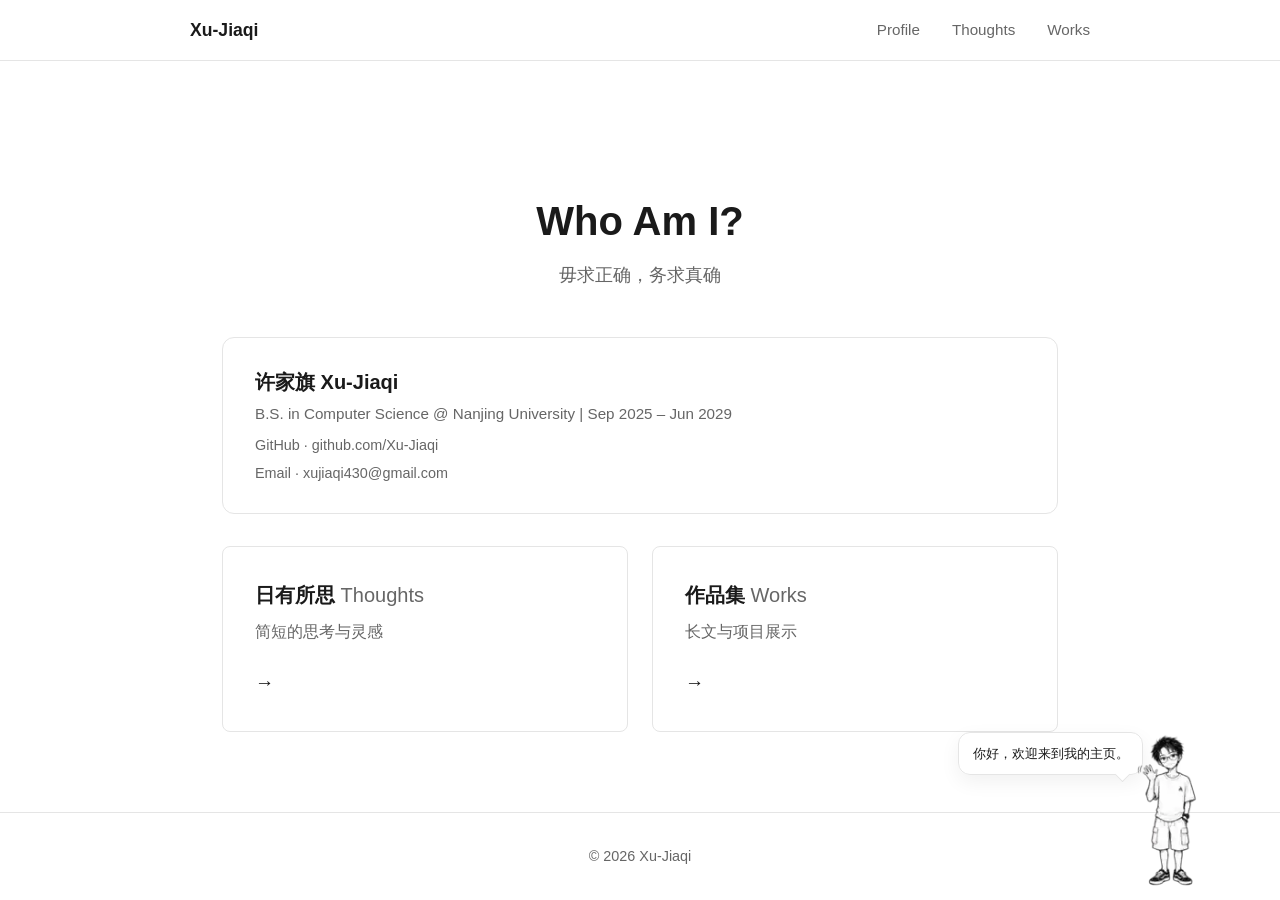
==== commit 9f578477: "fix: restore companion artwork and keep mobile poses visible" ====
--- a/index.html
+++ b/index.html
@@ -15,7 +15,7 @@
   <meta property="og:image:height" content="630">
   <meta name="twitter:card" content="summary_large_image">
   <link rel="canonical" href="https://nansea.xyz/profile/">
-  <link rel="stylesheet" href="css/style.css">
+  <link rel="stylesheet" href="css/style.css?v=20260909-display1">
 </head>
 <body class="home-page">
   <header>
@@ -79,6 +79,6 @@
   <script>
     SiteStore.preload();
   </script>
-  <script src="js/home-companion.js"></script>
+  <script src="js/home-companion.js?v=20260909-display1"></script>
 </body>
 </html>
--- a/css/style.css
+++ b/css/style.css
@@ -92,9 +92,9 @@
 .home-companion {
   position: fixed;
   right: clamp(0.75rem, 2.4vw, 2rem);
-  bottom: 0.8rem;
-  width: 150px;
-  height: 150px;
+  bottom: max(0.8rem, env(safe-area-inset-bottom));
+  width: 176px;
+  height: 176px;
   z-index: 90;
   pointer-events: none;
   transition: right 0.45s ease, bottom 0.45s ease;
@@ -104,8 +104,8 @@
   position: absolute;
   right: 0;
   bottom: 0;
-  width: 110px;
-  height: 130px;
+  width: 156px;
+  height: 156px;
   border: 0;
   padding: 0;
   background: transparent;
@@ -121,32 +121,37 @@
   border-radius: 8px;
 }
 
+/* Keep the original RGBA artwork: thresholding its alpha destroys facial detail.
+   Each verified WebP contains three columns and two rows. */
 .mascot-sprite {
   position: absolute;
   inset: 0;
   display: block;
-  width: 110px;
-  height: 130px;
-  background-image: url('../assets/mascot-sprite.png');
+  width: 156px;
+  height: 156px;
+  background-image: url('../assets/mascot-animations/idle.webp?v=20260909-display1');
   background-repeat: no-repeat;
-  background-size: 440px 260px;
-  filter: contrast(1.04);
+  background-size: 300% 200%;
+  background-position: 0 0;
+  image-rendering: auto;
   transform-origin: 50% 100%;
 }
-
-.pose-idle  { background-position:    0    0; }
-.pose-guide { background-position: -110px  0; }
-.pose-peek  { background-position: -220px  0; }
-.pose-sit   { background-position: -330px  0; }
-.pose-walk  { background-position:    0 -130px; }
-.pose-think { background-position: -110px -130px; }
-.pose-sleep { background-position: -220px -130px; }
-.pose-work  { background-position: -330px -130px; }
+.pose-guide, .pose-peek, .pose-think, .pose-work {
+  background-image: url('../assets/mascot-animations/guide-peek.webp?v=20260909-display1');
+}
+.pose-idle  { background-position: 0 0; }
+.pose-guide { background-position: 50% 0; }
+.pose-peek  { background-position: 0 100%; }
+.pose-sit   { background-position: 50% 100%; }
+.pose-walk  { background-position: 100% 0; }
+.pose-think { background-position: 100% 100%; }
+.pose-sleep { background-position: 100% 100%; }
+.pose-work  { background-position: 50% 100%; }
 
 .companion-bubble {
   position: absolute;
-  right: 86px;
-  bottom: 92px;
+  right: 106px;
+  bottom: 112px;
   width: max-content;
   max-width: 210px;
   padding: 0.7rem 0.85rem;
@@ -199,11 +204,11 @@
 }
 
 .home-companion.is-peeking {
-  right: -2.25rem;
+  right: clamp(0.75rem, 2.4vw, 2rem);
 }
 
 .home-companion.is-peeking .companion-character {
-  transform: translateX(18px);
+  transform: translateX(8px);
 }
 
 .home-companion.is-sleeping .companion-character {
@@ -1691,33 +1696,28 @@
 @media (max-width: 700px) {
   .home-companion {
     right: 0.35rem;
-    bottom: 0.25rem;
-    width: 118px;
-    height: 122px;
+    bottom: max(1rem, env(safe-area-inset-bottom));
+    width: 176px;
+    height: 176px;
+    transform: scale(.86);
+    transform-origin: right bottom;
   }
 
   .companion-character {
-    width: 88px;
-    height: 104px;
-    transform: scale(.8);
-    transform-origin: right bottom;
-  }
-
-  .mascot-sprite {
-    width: 110px;
-    height: 130px;
+    width: 156px;
+    height: 156px;
   }
 
   .companion-bubble {
-    right: 68px;
-    bottom: 79px;
+    right: 92px;
+    bottom: 96px;
     max-width: min(185px, 55vw);
     font-size: 0.76rem;
     padding: 0.6rem 0.72rem;
   }
 
   .home-companion.is-peeking {
-    right: -2.7rem;
+    right: 0.35rem;
   }
 
   .cards {
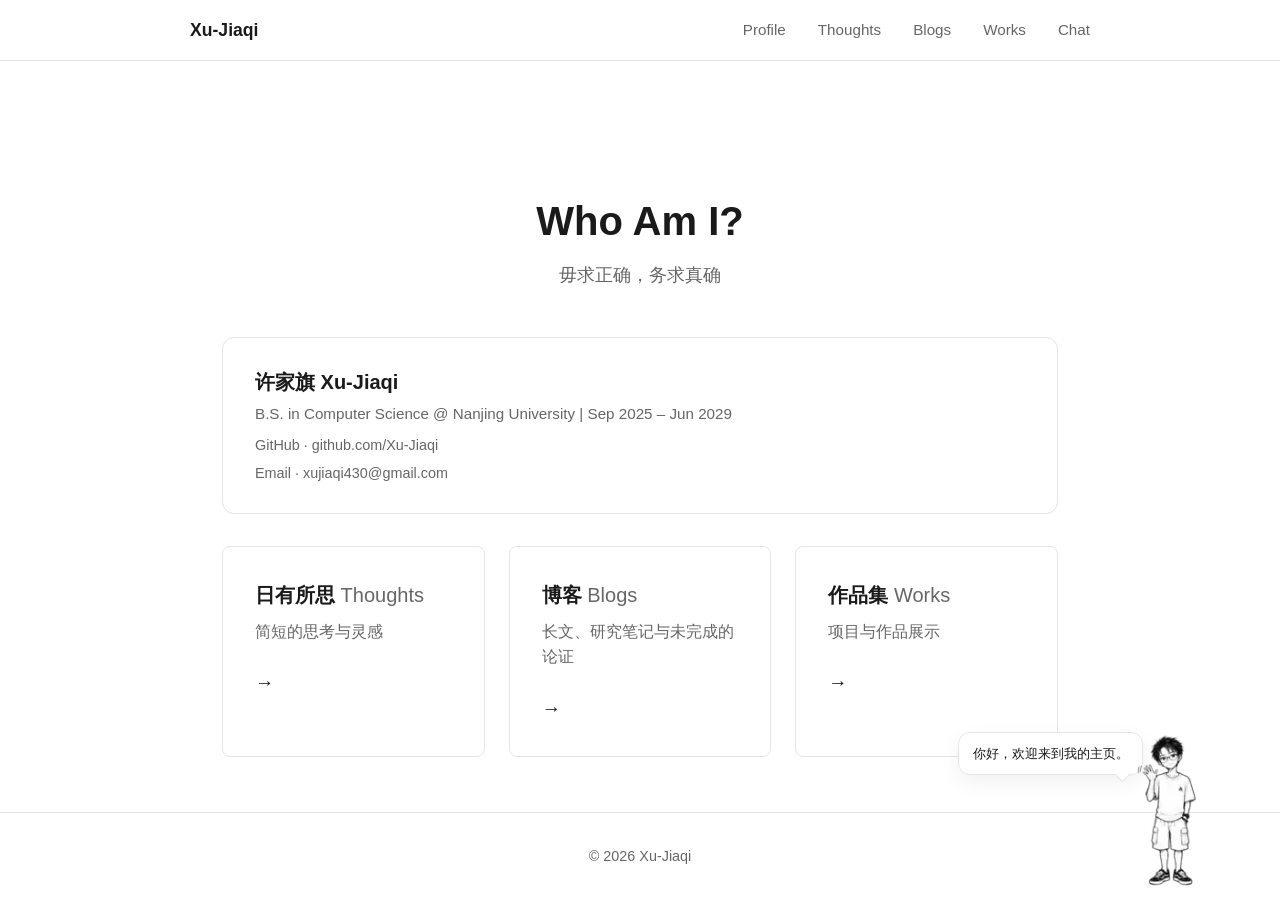
==== commit d900d38e: "feat: add synced markdown blogs" ====
--- a/index.html
+++ b/index.html
@@ -15,7 +15,7 @@
   <meta property="og:image:height" content="630">
   <meta name="twitter:card" content="summary_large_image">
   <link rel="canonical" href="https://nansea.xyz/profile/">
-  <link rel="stylesheet" href="css/style.css?v=20260909-display1">
+  <link rel="stylesheet" href="css/style.css?v=20261020-blogs2">
 </head>
 <body class="home-page">
   <header>
@@ -24,7 +24,9 @@
       <div class="nav-links">
         <a href="profile.html">Profile</a>
         <a href="thoughts.html">Thoughts</a>
+        <a href="blogs.html">Blogs</a>
         <a href="works.html">Works</a>
+        <a href="https://nansea.xyz/chat/">Chat</a>
       </div>
     </nav>
   </header>
@@ -54,9 +56,14 @@
         <p>简短的思考与灵感</p>
         <span class="arrow">&rarr;</span>
       </a>
+      <a href="blogs.html" class="card">
+        <h2><strong>博客</strong> <span class="card-en">Blogs</span></h2>
+        <p>长文、研究笔记与未完成的论证</p>
+        <span class="arrow">&rarr;</span>
+      </a>
       <a href="works.html" class="card">
         <h2><strong>作品集</strong> <span class="card-en">Works</span></h2>
-        <p>长文与项目展示</p>
+        <p>项目与作品展示</p>
         <span class="arrow">&rarr;</span>
       </a>
     </section>
--- a/css/style.css
+++ b/css/style.css
@@ -324,7 +324,7 @@
 
 .cards {
   display: grid;
-  grid-template-columns: repeat(2, 1fr);
+  grid-template-columns: repeat(3, 1fr);
   gap: 1.5rem;
   margin-top: 2rem;
 }
@@ -414,6 +414,8 @@
 .carousel-content {
   font-size: 1.3rem;
   line-height: 1.8;
+  white-space: pre-line;
+  text-wrap: pretty;
 }
 
 .carousel-controls {
@@ -1747,3 +1749,467 @@
     padding-bottom: 1.5rem;
   }
 }
+
+/* ==================== Thoughts: compact previews + reader ==================== */
+.carousel-slide {
+  min-height: 300px;
+}
+
+.carousel-slide--long {
+  padding: 0;
+  min-height: 0;
+  height: 300px;
+  justify-content: stretch;
+}
+
+.thought-preview {
+  width: 100%;
+  height: 300px;
+  overflow: hidden;
+  padding: 2.2rem 2.5rem 2rem;
+  border: 0;
+  background: transparent;
+  color: var(--text);
+  text-align: left;
+  font: inherit;
+  cursor: pointer;
+  display: flex;
+  flex-direction: column;
+  align-items: flex-start;
+}
+
+.thought-preview .carousel-time {
+  margin-bottom: 1.15rem;
+}
+
+.thought-preview-title {
+  display: block;
+  max-width: 26ch;
+  font-size: clamp(1.55rem, 3vw, 2.15rem);
+  font-weight: 500;
+  line-height: 1.25;
+  letter-spacing: -0.025em;
+  text-wrap: balance;
+}
+
+.thought-preview-excerpt {
+  display: -webkit-box;
+  max-width: 62ch;
+  margin-top: 1.1rem;
+  color: var(--text-light);
+  font-size: 1rem;
+  line-height: 1.8;
+  overflow: hidden;
+  -webkit-box-orient: vertical;
+  -webkit-line-clamp: 3;
+}
+
+.thought-preview-action {
+  margin-top: auto;
+  padding-top: 1.25rem;
+  border-bottom: 1px solid currentColor;
+  font-size: 0.88rem;
+  line-height: 1.4;
+}
+
+.thought-preview:hover .thought-preview-action,
+.thought-preview:focus-visible .thought-preview-action {
+  opacity: 0.55;
+}
+
+.thought-preview:focus-visible {
+  outline: 2px solid rgba(0,0,0,0.18);
+  outline-offset: -5px;
+}
+
+body.thought-reader-open {
+  overflow: hidden;
+}
+
+.thought-reader[hidden] {
+  display: none;
+}
+
+.thought-reader {
+  position: fixed;
+  inset: 0;
+  z-index: 200;
+  display: grid;
+  grid-template-columns: 1fr min(720px, 72vw);
+}
+
+.thought-reader-backdrop {
+  grid-column: 1 / -1;
+  grid-row: 1;
+  border: 0;
+  background: rgba(245,245,245,0.72);
+  backdrop-filter: blur(4px);
+  cursor: default;
+}
+
+.thought-reader-panel {
+  position: relative;
+  grid-column: 2;
+  grid-row: 1;
+  z-index: 1;
+  overflow-y: auto;
+  background: var(--bg);
+  border-left: 1px solid var(--border);
+  box-shadow: -24px 0 60px rgba(0,0,0,0.08);
+  padding: clamp(4rem, 8vh, 6.5rem) clamp(2rem, 5vw, 4.5rem);
+}
+
+.thought-reader-close {
+  position: absolute;
+  top: 1.4rem;
+  right: 1.6rem;
+  width: 38px;
+  height: 38px;
+  border: 1px solid var(--border);
+  border-radius: 50%;
+  background: var(--bg);
+  color: var(--text);
+  font: inherit;
+  font-size: 1.35rem;
+  line-height: 1;
+  cursor: pointer;
+}
+
+.thought-reader-time {
+  color: var(--text-light);
+  font-size: 0.84rem;
+  margin-bottom: 1.25rem;
+}
+
+.thought-reader-title {
+  max-width: 18ch;
+  margin: 0;
+  font-size: clamp(2rem, 4vw, 3.35rem);
+  font-weight: 500;
+  line-height: 1.12;
+  letter-spacing: -0.045em;
+  text-wrap: balance;
+}
+
+.thought-reader-body {
+  max-width: 66ch;
+  margin-top: 2.4rem;
+  font-size: 1.06rem;
+  line-height: 2;
+  white-space: pre-line;
+  text-wrap: pretty;
+}
+
+@media (max-width: 700px) {
+  .carousel-slide {
+    min-height: 280px;
+    padding: 2.1rem 1.65rem;
+  }
+
+  .carousel-slide--long {
+    padding: 0;
+    min-height: 0;
+    height: 240px;
+  }
+
+  .thought-preview {
+    height: 240px;
+    padding: 1.35rem 1.5rem 1.25rem;
+  }
+
+  .thought-preview-title {
+    max-width: 18ch;
+    font-size: 1.55rem;
+  }
+
+  .thought-preview-excerpt {
+    -webkit-line-clamp: 1;
+    font-size: 0.92rem;
+  }
+
+  .thought-reader {
+    display: block;
+  }
+
+  .thought-reader-backdrop {
+    display: none;
+  }
+
+  .thought-reader-panel {
+    position: absolute;
+    inset: 0;
+    border-left: 0;
+    box-shadow: none;
+    padding: 5.5rem 1.5rem 3rem;
+  }
+
+  .thought-reader-close {
+    top: 1rem;
+    right: 1rem;
+  }
+
+  .thought-reader-title {
+    max-width: 20ch;
+    font-size: clamp(1.9rem, 8vw, 2.6rem);
+  }
+
+  .thought-reader-body {
+    margin-top: 2rem;
+    font-size: 1rem;
+    line-height: 1.9;
+  }
+}
+
+@media (prefers-reduced-motion: reduce) {
+  .carousel-slides,
+  .thought-preview,
+  .thought-reader * {
+    transition: none !important;
+  }
+}
+
+/* ==================== Blogs ==================== */
+.blogs-main {
+  max-width: 1120px;
+}
+
+.blogs-header {
+  display: flex;
+  align-items: end;
+  justify-content: space-between;
+  gap: 2rem;
+}
+
+.blogs-header p {
+  max-width: 560px;
+  text-align: right;
+}
+
+.blogs-layout {
+  display: grid;
+  grid-template-columns: minmax(220px, 0.34fr) minmax(0, 1fr);
+  gap: 3rem;
+  align-items: start;
+}
+
+.blogs-index {
+  position: sticky;
+  top: 2rem;
+  border-top: 1px solid var(--border);
+}
+
+.blogs-index-head {
+  display: flex;
+  justify-content: space-between;
+  padding: 0.8rem 0;
+  color: var(--text-light);
+  font-size: 0.82rem;
+  border-bottom: 1px solid var(--border);
+}
+
+.blogs-list {
+  display: grid;
+}
+
+.blog-index-item {
+  display: grid;
+  gap: 0.28rem;
+  width: 100%;
+  padding: 1rem 0;
+  border: 0;
+  border-bottom: 1px solid var(--border);
+  background: transparent;
+  color: var(--text);
+  text-align: left;
+  cursor: pointer;
+}
+
+.blog-index-item:hover .blog-index-title,
+.blog-index-item.active .blog-index-title {
+  text-decoration: underline;
+  text-underline-offset: 0.22em;
+}
+
+.blog-index-item.active {
+  padding-left: 0.75rem;
+  border-left: 2px solid var(--text);
+}
+
+.blog-index-title {
+  font-size: 0.98rem;
+  font-weight: 600;
+  line-height: 1.35;
+}
+
+.blog-index-date {
+  color: var(--text-light);
+  font-size: 0.75rem;
+}
+
+.blog-index-excerpt {
+  color: var(--text-light);
+  font-size: 0.83rem;
+  line-height: 1.45;
+  display: -webkit-box;
+  -webkit-line-clamp: 3;
+  -webkit-box-orient: vertical;
+  overflow: hidden;
+}
+
+.blog-reader {
+  min-width: 0;
+}
+
+.blog-reader-meta {
+  min-height: 1.6rem;
+  margin-bottom: 1.4rem;
+  color: var(--text-light);
+  font-size: 0.78rem;
+}
+
+.blog-article {
+  max-width: 760px;
+  font-size: 1rem;
+  line-height: 1.8;
+}
+
+.blog-article h1 {
+  margin: 0 0 2rem;
+  font-size: clamp(2rem, 4vw, 3.15rem);
+  font-weight: 650;
+  line-height: 1.08;
+  letter-spacing: -0.035em;
+}
+
+.blog-article h2 {
+  margin: 3rem 0 1rem;
+  font-size: 1.45rem;
+  line-height: 1.3;
+}
+
+.blog-article h3 {
+  margin: 2.25rem 0 0.8rem;
+  font-size: 1.15rem;
+}
+
+.blog-article p,
+.blog-article ul,
+.blog-article ol,
+.blog-article blockquote {
+  margin: 0 0 1.25rem;
+}
+
+.blog-article ul,
+.blog-article ol {
+  padding-left: 1.4rem;
+}
+
+.blog-article a {
+  color: inherit;
+  text-decoration-thickness: 1px;
+  text-underline-offset: 0.18em;
+}
+
+.blog-article blockquote {
+  padding-left: 1rem;
+  border-left: 2px solid var(--border);
+  color: var(--text-light);
+}
+
+.blog-article mjx-container[display="true"] {
+  overflow-x: auto;
+  overflow-y: hidden;
+  padding: 0.4rem 0 0.7rem;
+}
+
+.blog-footnotes {
+  margin-top: 3.5rem;
+  color: var(--text-light);
+  font-size: 0.86rem;
+}
+
+.blog-footnotes hr {
+  width: 4rem;
+  margin-bottom: 1.3rem;
+  border: 0;
+  border-top: 1px solid var(--border);
+}
+
+.blog-footnotes li {
+  margin-bottom: 0.75rem;
+}
+
+.blog-footnotes p {
+  display: inline;
+}
+
+.blog-footnote-ref a,
+.blog-footnote-back {
+  text-decoration: none;
+}
+
+.blogs-loading,
+.blogs-empty,
+.blogs-error {
+  color: var(--text-light);
+  font-size: 0.9rem;
+  padding: 1rem 0;
+}
+
+@media (max-width: 820px) {
+  .blogs-header {
+    display: block;
+  }
+
+  .blogs-header p {
+    margin-top: 0.5rem;
+    text-align: left;
+  }
+
+  .blogs-layout {
+    grid-template-columns: 1fr;
+    gap: 2.25rem;
+  }
+
+  .blogs-index {
+    position: static;
+  }
+
+  .blogs-list {
+    grid-auto-flow: column;
+    grid-auto-columns: minmax(250px, 78vw);
+    overflow-x: auto;
+    gap: 1rem;
+    padding-bottom: 0.5rem;
+    scroll-snap-type: x proximity;
+  }
+
+  .blog-index-item {
+    padding: 1rem;
+    border: 1px solid var(--border);
+    border-radius: 8px;
+    scroll-snap-align: start;
+  }
+
+  .blog-index-item.active {
+    padding-left: 1rem;
+    border-left-width: 1px;
+    border-color: #aaa;
+  }
+
+  .blog-reader-meta {
+    margin-bottom: 1rem;
+  }
+
+  .blog-article h1 {
+    font-size: 2rem;
+  }
+}
+
+@media (max-width: 820px) {
+  .nav-links {
+    flex-wrap: wrap;
+    justify-content: center;
+    gap: 0.55rem 1.1rem;
+  }
+}
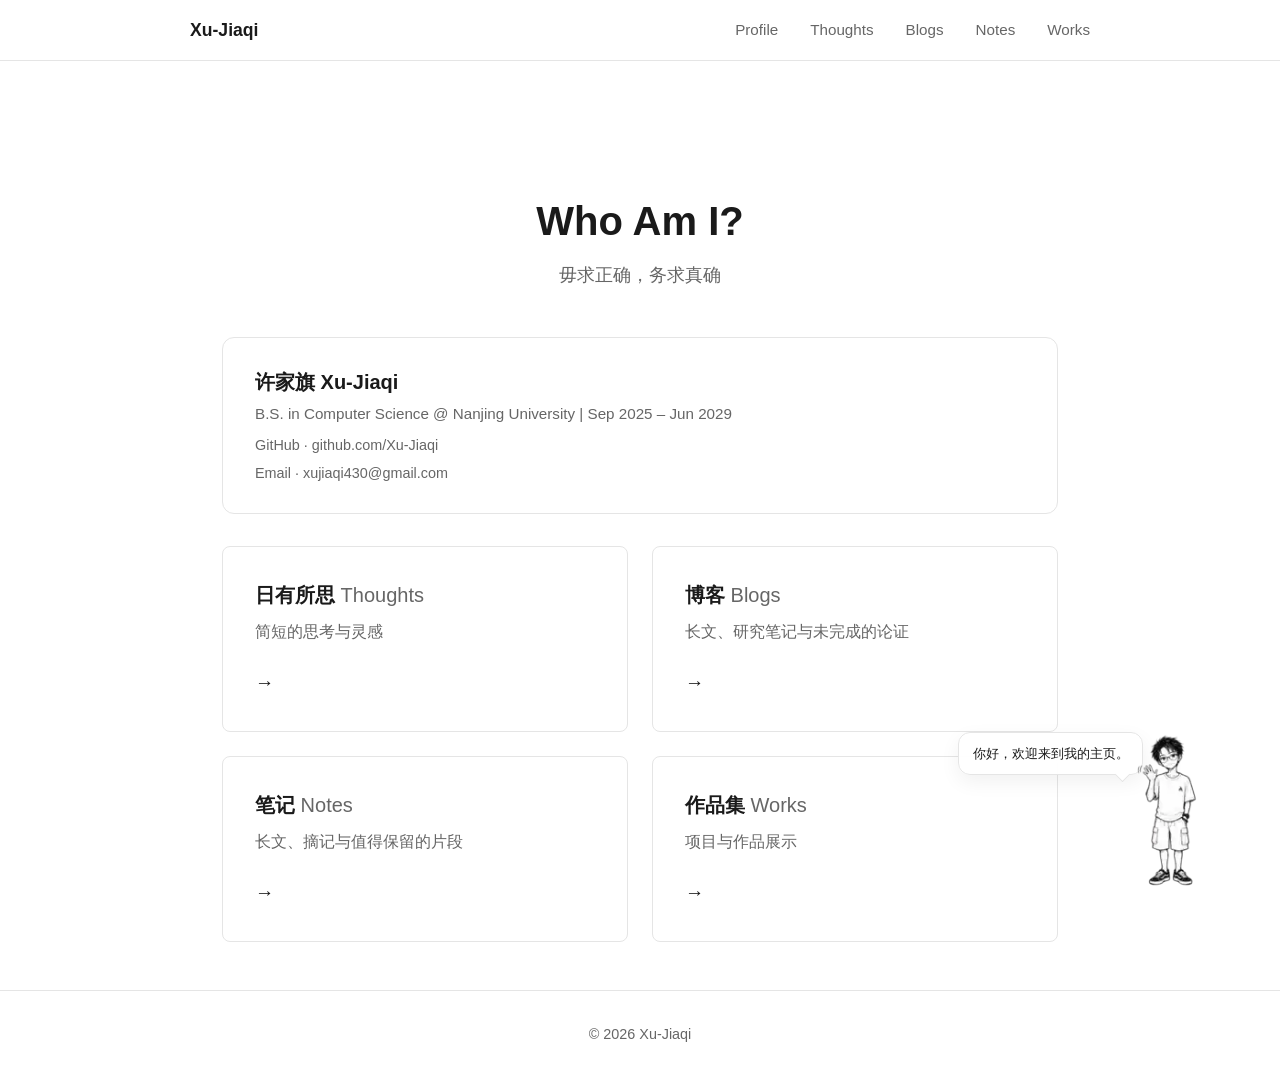
==== commit 8babccee: "refactor: sync profile content folders" ====
--- a/index.html
+++ b/index.html
@@ -15,7 +15,7 @@
   <meta property="og:image:height" content="630">
   <meta name="twitter:card" content="summary_large_image">
   <link rel="canonical" href="https://nansea.xyz/profile/">
-  <link rel="stylesheet" href="css/style.css?v=20261020-blogs2">
+  <link rel="stylesheet" href="css/style.css?v=20261021-profile1">
 </head>
 <body class="home-page">
   <header>
@@ -25,8 +25,8 @@
         <a href="profile.html">Profile</a>
         <a href="thoughts.html">Thoughts</a>
         <a href="blogs.html">Blogs</a>
+        <a href="notes.html">Notes</a>
         <a href="works.html">Works</a>
-        <a href="https://nansea.xyz/chat/">Chat</a>
       </div>
     </nav>
   </header>
@@ -61,6 +61,11 @@
         <p>长文、研究笔记与未完成的论证</p>
         <span class="arrow">&rarr;</span>
       </a>
+      <a href="notes.html" class="card">
+        <h2><strong>笔记</strong> <span class="card-en">Notes</span></h2>
+        <p>长文、摘记与值得保留的片段</p>
+        <span class="arrow">&rarr;</span>
+      </a>
       <a href="works.html" class="card">
         <h2><strong>作品集</strong> <span class="card-en">Works</span></h2>
         <p>项目与作品展示</p>
@@ -82,10 +87,10 @@
     <p>&copy; 2026 Xu-Jiaqi</p>
   </footer>
 
-  <script src="js/store.js"></script>
+  <script src="js/store.js?v=20261021-profile1"></script>
   <script>
     SiteStore.preload();
   </script>
-  <script src="js/home-companion.js?v=20260909-display1"></script>
+  <script src="js/home-companion.js?v=20261021-profile1"></script>
 </body>
 </html>
--- a/css/style.css
+++ b/css/style.css
@@ -324,7 +324,7 @@
 
 .cards {
   display: grid;
-  grid-template-columns: repeat(3, 1fr);
+  grid-template-columns: repeat(2, 1fr);
   gap: 1.5rem;
   margin-top: 2rem;
 }
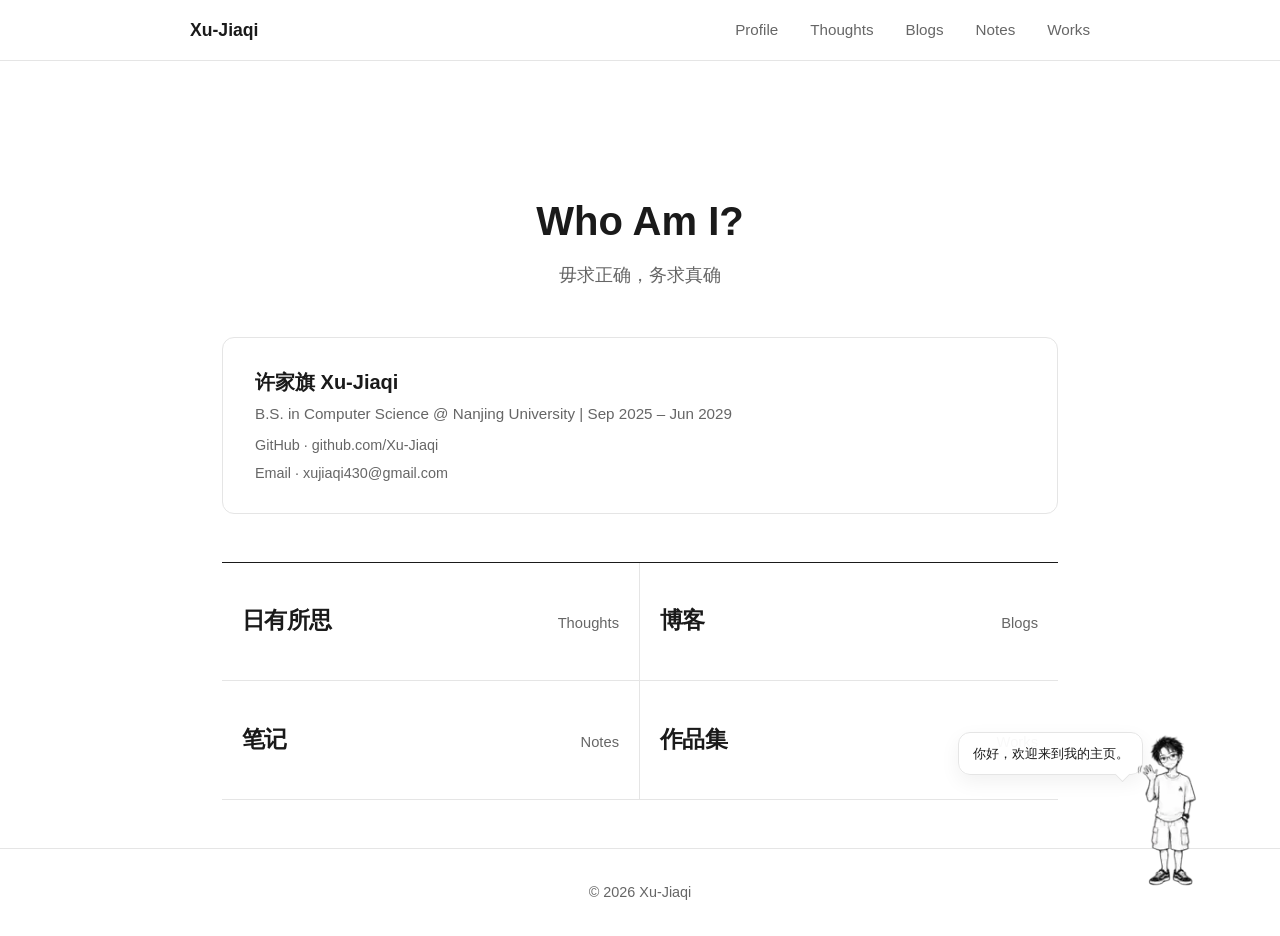
==== commit d02312bd: "refine: simplify homepage and section hints" ====
--- a/index.html
+++ b/index.html
@@ -15,7 +15,7 @@
   <meta property="og:image:height" content="630">
   <meta name="twitter:card" content="summary_large_image">
   <link rel="canonical" href="https://nansea.xyz/profile/">
-  <link rel="stylesheet" href="css/style.css?v=20261021-profile1">
+  <link rel="stylesheet" href="css/style.css?v=20261021-home3">
 </head>
 <body class="home-page">
   <header>
@@ -50,26 +50,18 @@
       </div>
     </section>
 
-    <section class="cards">
+    <section class="cards" aria-label="Explore">
       <a href="thoughts.html" class="card">
-        <h2><strong>日有所思</strong> <span class="card-en">Thoughts</span></h2>
-        <p>简短的思考与灵感</p>
-        <span class="arrow">&rarr;</span>
+        <h2><strong>日有所思</strong><span class="card-en">Thoughts</span></h2>
       </a>
       <a href="blogs.html" class="card">
-        <h2><strong>博客</strong> <span class="card-en">Blogs</span></h2>
-        <p>长文、研究笔记与未完成的论证</p>
-        <span class="arrow">&rarr;</span>
+        <h2><strong>博客</strong><span class="card-en">Blogs</span></h2>
       </a>
       <a href="notes.html" class="card">
-        <h2><strong>笔记</strong> <span class="card-en">Notes</span></h2>
-        <p>长文、摘记与值得保留的片段</p>
-        <span class="arrow">&rarr;</span>
+        <h2><strong>笔记</strong><span class="card-en">Notes</span></h2>
       </a>
       <a href="works.html" class="card">
-        <h2><strong>作品集</strong> <span class="card-en">Works</span></h2>
-        <p>项目与作品展示</p>
-        <span class="arrow">&rarr;</span>
+        <h2><strong>作品集</strong><span class="card-en">Works</span></h2>
       </a>
     </section>
   </main>
--- a/css/style.css
+++ b/css/style.css
@@ -324,44 +324,103 @@
 
 .cards {
   display: grid;
-  grid-template-columns: repeat(2, 1fr);
+  grid-template-columns: repeat(2, minmax(0, 1fr));
+  margin-top: 3rem;
+  border-top: 1px solid var(--text);
+  border-bottom: 1px solid var(--border);
+}
+
+.card {
+  position: relative;
+  min-height: 118px;
+  display: flex;
+  align-items: center;
+  padding: 0 1.25rem;
+  color: var(--text);
+  text-decoration: none;
+  border-bottom: 1px solid var(--border);
+}
+
+.card:nth-child(odd) {
+  border-right: 1px solid var(--border);
+}
+
+.card:nth-last-child(-n + 2) {
+  border-bottom: 0;
+}
+
+.card h2 {
+  width: 100%;
+  display: flex;
+  align-items: baseline;
+  justify-content: space-between;
   gap: 1.5rem;
-  margin-top: 2rem;
-}
-
-.card {
-  border: 1px solid var(--border);
-  border-radius: 8px;
-  padding: 2rem;
-  text-decoration: none;
-  color: var(--text);
-  transition: all 0.2s;
-}
-
-.card:hover {
-  background: #fafafa;
-  border-color: #ccc;
-}
-
-.card h2 {
-  font-size: 1.25rem;
+  margin: 0;
+  font-size: 1.45rem;
   font-weight: 500;
 }
 
+.card h2 strong {
+  font-weight: 600;
+  letter-spacing: -0.025em;
+}
+
 .card-en {
+  color: var(--text-light);
+  font-size: 0.92rem;
   font-weight: 400;
-  color: var(--text-light);
-}
-
-.card p {
-  color: var(--text-light);
-  margin-top: 0.5rem;
-}
-
-.card .arrow {
-  display: inline-block;
-  margin-top: 1.5rem;
-  font-size: 1.2rem;
+}
+
+.card::before {
+  content: "";
+  position: absolute;
+  left: 0;
+  top: 50%;
+  width: 0;
+  height: 1px;
+  background: var(--text);
+  transition: width 0.22s ease;
+}
+
+.card:hover::before,
+.card:focus-visible::before {
+  width: 18px;
+}
+
+.card:focus-visible {
+  outline: 1px solid #aaa;
+  outline-offset: -1px;
+}
+
+@media (max-width: 700px) {
+  .cards {
+    grid-template-columns: 1fr;
+    margin-top: 2.25rem;
+  }
+
+  .card {
+    min-height: 82px;
+    padding: 0 0.25rem;
+    border-right: 0 !important;
+    border-bottom: 1px solid var(--border);
+  }
+
+  .card:last-child {
+    border-bottom: 0;
+  }
+
+  .card h2 {
+    font-size: 1.25rem;
+  }
+
+  .card-en {
+    font-size: 0.86rem;
+  }
+
+  .card:hover::before,
+  .card:focus-visible::before {
+    width: 0;
+  }
 }
 
 /* ==================== Page Header ==================== */
